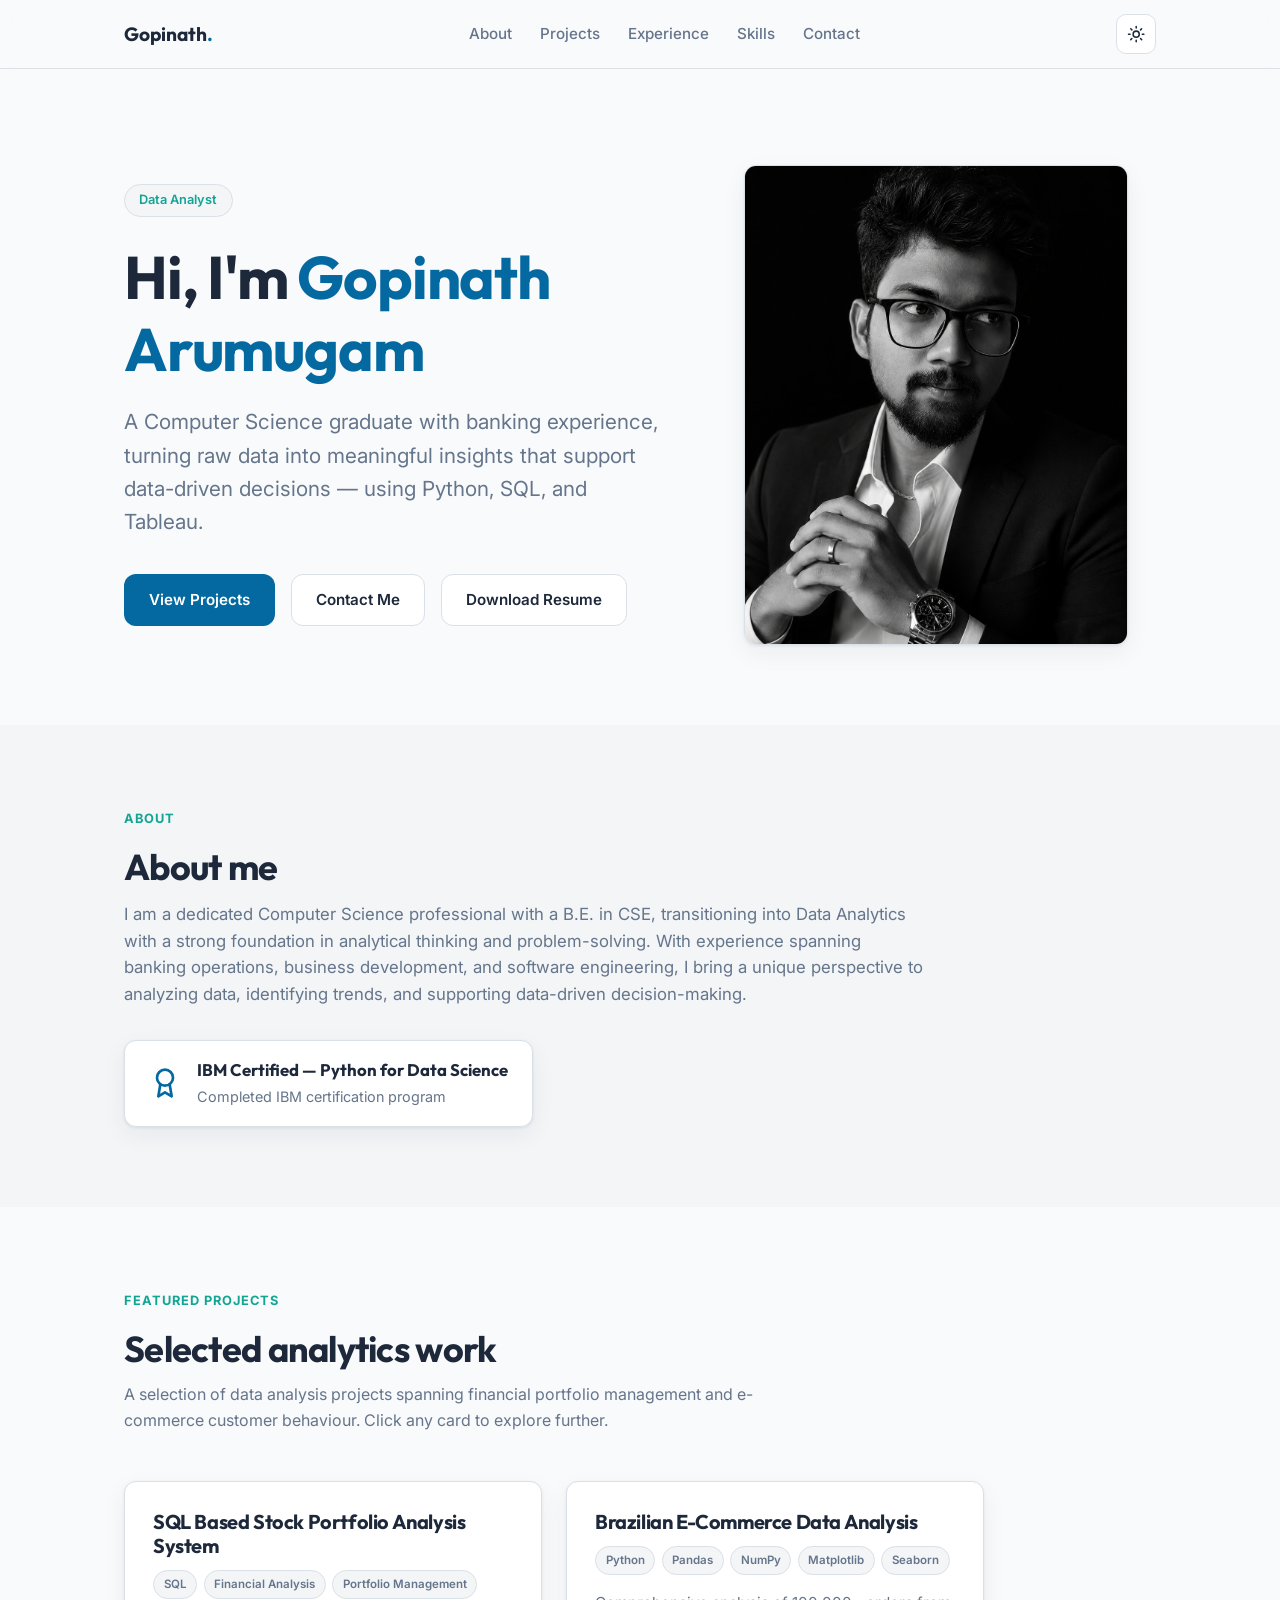
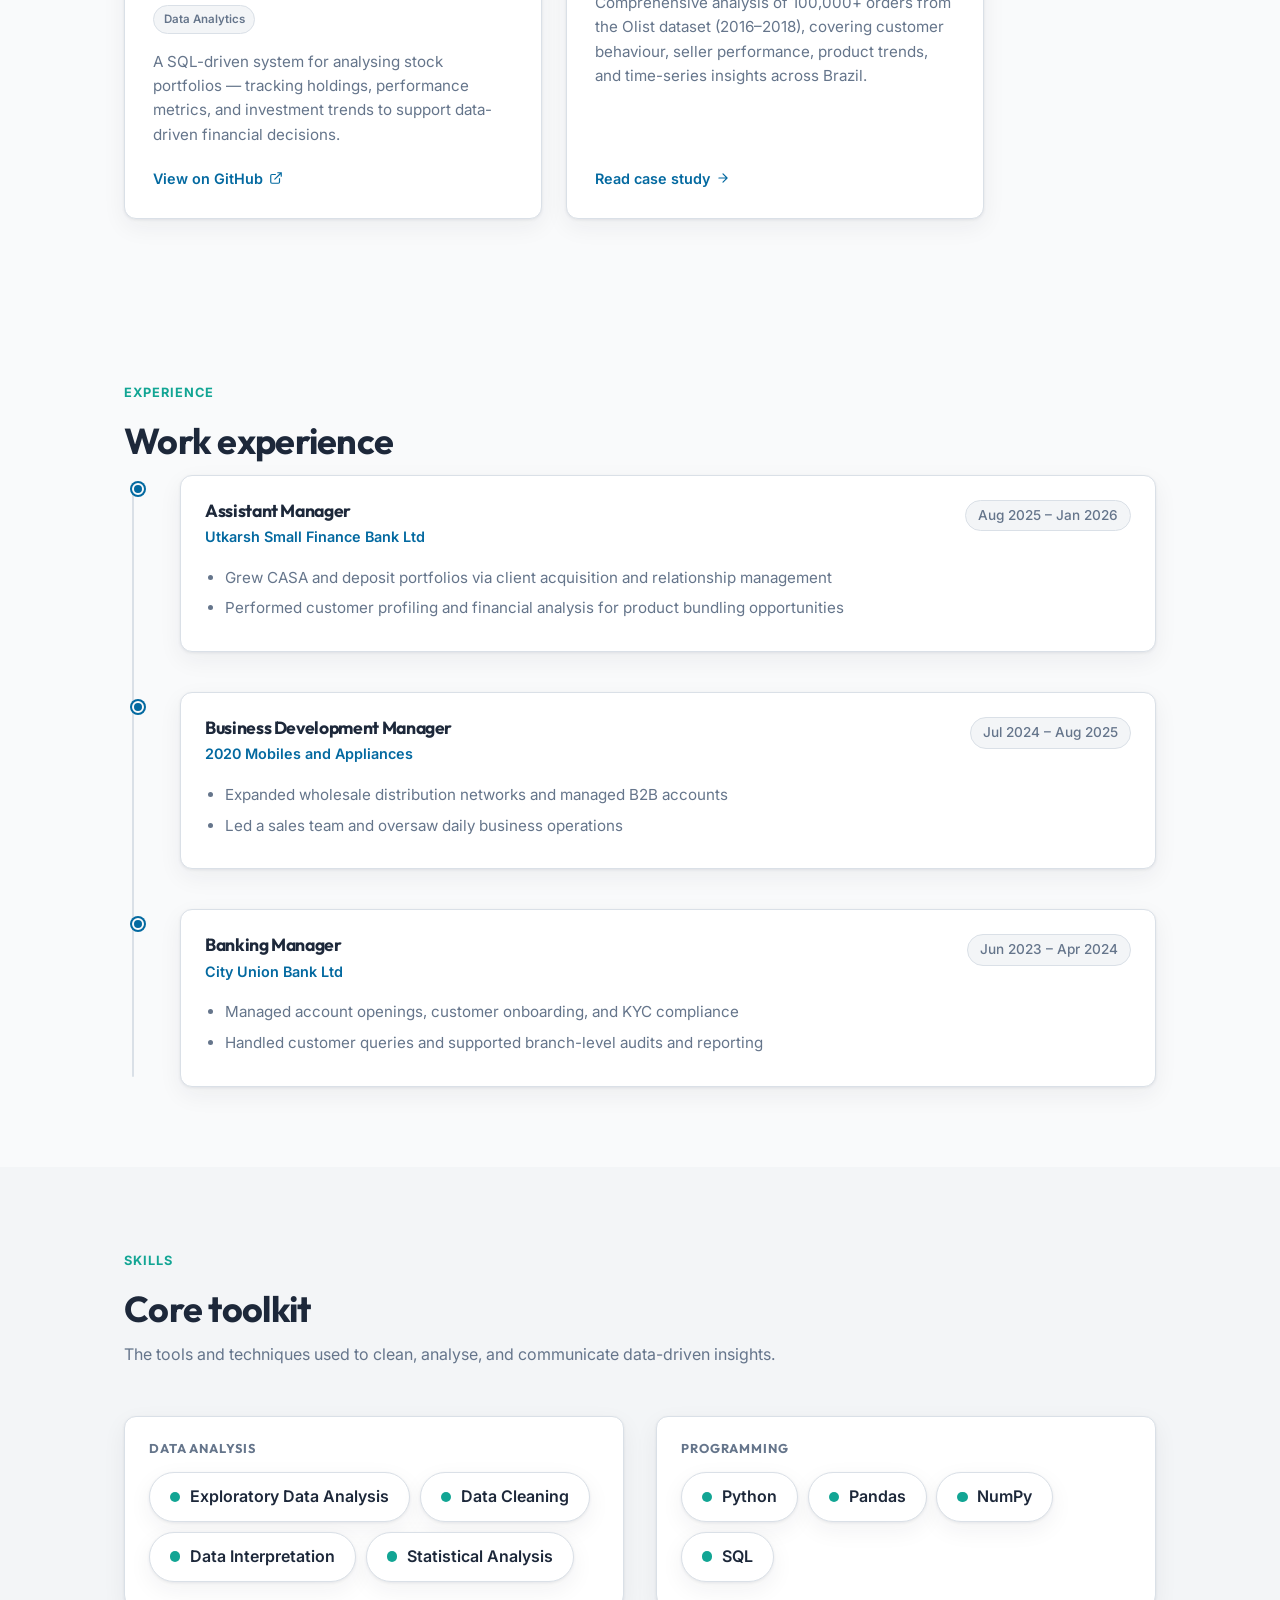
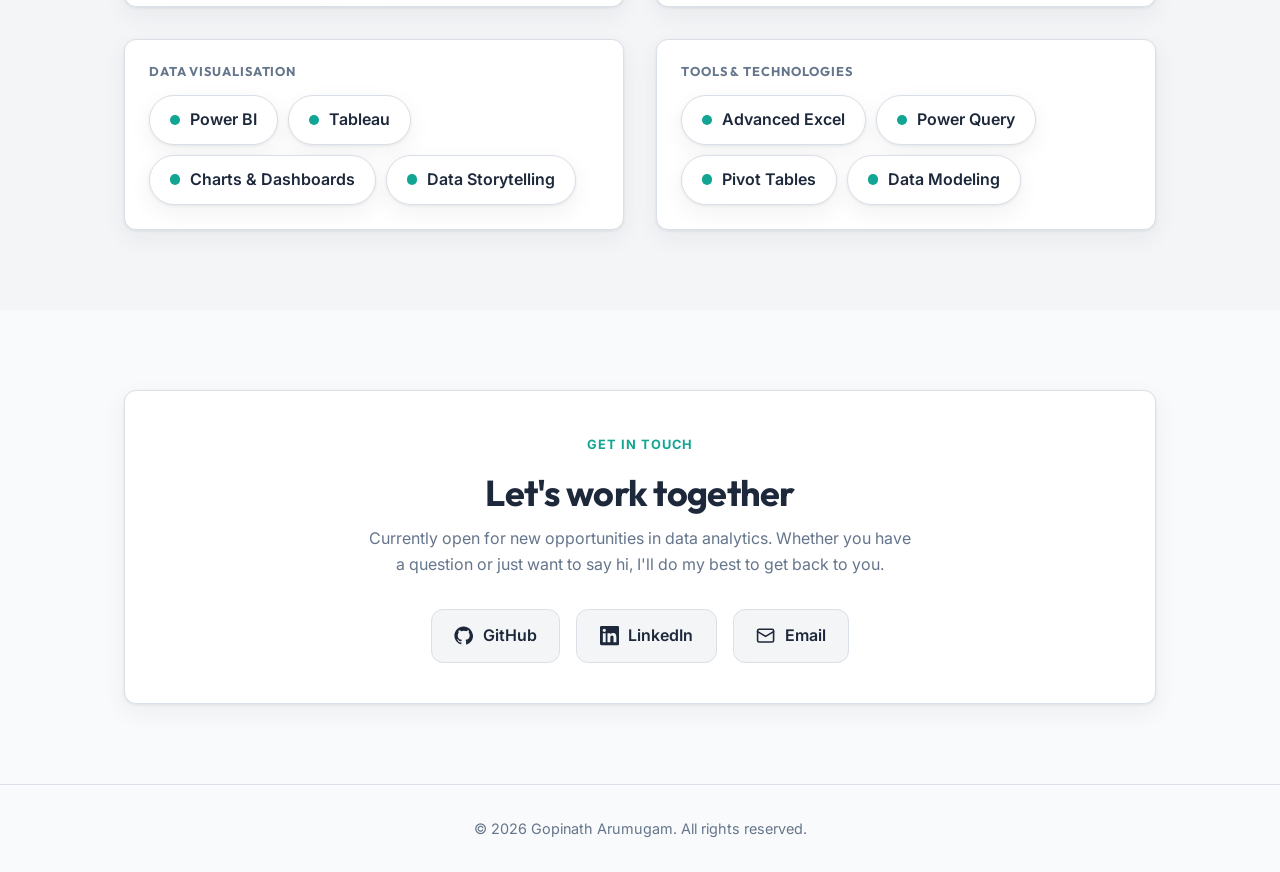
==== index.html @ a9697284 "Initial commit via Netlify [skip ci]" ====
<!DOCTYPE html>
<html lang="en" data-theme="light">
  <head>
    <meta charset="UTF-8" />
    <meta name="viewport" content="width=device-width, initial-scale=1.0" />
    <title>Gopinath Arumugam — Data Analyst Portfolio</title>
    <meta
      name="description"
      content="Portfolio of Gopinath Arumugam, a Data Analyst turning data into meaningful insights with Python, SQL, and Tableau."
    />
    <meta name="theme-color" content="#0a66c2" />

    <!-- Prevent theme flash before CSS/JS load -->
    <script>
      (function () {
        try {
          var stored = localStorage.getItem("theme")
          var prefersDark = window.matchMedia("(prefers-color-scheme: dark)").matches
          document.documentElement.setAttribute("data-theme", stored || (prefersDark ? "dark" : "light"))
        } catch (e) {}
      })()
    </script>

    <link rel="preconnect" href="https://fonts.googleapis.com" />
    <link rel="preconnect" href="https://fonts.gstatic.com" crossorigin />
    <link
      href="https://fonts.googleapis.com/css2?family=Inter:wght@400;500;600;700&family=Outfit:wght@500;600;700&display=swap"
      rel="stylesheet"
    />
    <link rel="stylesheet" href="/styles/main.css" />
  </head>
  <body>
    <!-- ── Header ── -->
    <header class="site-header">
      <div class="container nav">
        <a href="/" class="brand">Gopinath<span>.</span></a>
        <nav aria-label="Primary">
          <ul class="nav-links">
            <li><a href="#about">About</a></li>
            <li><a href="#projects">Projects</a></li>
            <li><a href="#experience">Experience</a></li>
            <li><a href="#skills">Skills</a></li>
            <li><a href="#contact">Contact</a></li>
          </ul>
        </nav>
        <div class="nav-right">
          <button
            id="theme-toggle"
            class="theme-toggle"
            type="button"
            aria-label="Toggle dark and light mode"
            aria-pressed="false"
          >
            <svg class="icon-sun" viewBox="0 0 24 24" fill="none" stroke="currentColor" stroke-width="2" stroke-linecap="round" stroke-linejoin="round" aria-hidden="true">
              <circle cx="12" cy="12" r="4"></circle>
              <path d="M12 2v2M12 20v2M4.93 4.93l1.41 1.41M17.66 17.66l1.41 1.41M2 12h2M20 12h2M6.34 17.66l-1.41 1.41M19.07 4.93l-1.41 1.41"></path>
            </svg>
            <svg class="icon-moon" viewBox="0 0 24 24" fill="none" stroke="currentColor" stroke-width="2" stroke-linecap="round" stroke-linejoin="round" aria-hidden="true">
              <path d="M21 12.79A9 9 0 1 1 11.21 3 7 7 0 0 0 21 12.79z"></path>
            </svg>
          </button>
        </div>
      </div>
    </header>

    <main>
      <!-- ── Hero ── -->
      <section class="hero">
        <div class="container hero-grid">
          <div class="hero-content">
            <span class="hero-tag">Data Analyst</span>
            <h1>Hi, I'm <span class="accent">Gopinath Arumugam</span></h1>
            <p class="hero-tagline">
              A Computer Science graduate with banking experience, turning raw data into meaningful
              insights that support data-driven decisions — using Python, SQL, and Tableau.
            </p>
            <div class="hero-actions">
              <a href="#projects" class="btn btn-primary">View Projects</a>
              <a href="#contact" class="btn btn-secondary">Contact Me</a>
              <a href="/resume.html" download="Gopinath_Arumugam_Resume.html" class="btn btn-secondary">Download Resume</a>
            </div>
          </div>
          <div class="hero-media">
            <img
              src="/assets/portrait.png"
              alt="Portrait of Gopinath Arumugam"
              width="1024"
              height="1536"
            />
          </div>
        </div>
      </section>

      <!-- ── About ── -->
      <section id="about" style="background: var(--surface-2)">
        <div class="container">
          <span class="eyebrow">About</span>
          <h2 class="section-title">About me</h2>
          <p class="about-text">
            I am a dedicated Computer Science professional with a B.E. in CSE, transitioning into
            Data Analytics with a strong foundation in analytical thinking and problem-solving. With
            experience spanning banking operations, business development, and software engineering, I
            bring a unique perspective to analyzing data, identifying trends, and supporting
            data-driven decision-making.
          </p>
          <div class="about-cert">
            <svg viewBox="0 0 24 24" fill="none" stroke="currentColor" stroke-width="2" stroke-linecap="round" stroke-linejoin="round" aria-hidden="true">
              <circle cx="12" cy="8" r="6"></circle>
              <path d="M15.477 12.89 17 22l-5-3-5 3 1.523-9.11"></path>
            </svg>
            <div>
              <strong>IBM Certified — Python for Data Science</strong>
              <span>Completed IBM certification program</span>
            </div>
          </div>
        </div>
      </section>

      <!-- ── Featured Projects ── -->
      <section id="projects">
        <div class="container">
          <span class="eyebrow">Featured Projects</span>
          <h2 class="section-title">Selected analytics work</h2>
          <p class="section-intro">
            A selection of data analysis projects spanning financial portfolio management and
            e-commerce customer behaviour. Click any card to explore further.
          </p>

          <div class="projects-grid projects-grid--2col">
            <!-- Project 1 -->
            <a class="project-card" href="https://github.com/Gopinath23032001/Data_Analytics/blob/SQL-Financial-Portfolio-Analysis/README.md" target="_blank" rel="noopener noreferrer">
              <h3>SQL Based Stock Portfolio Analysis System</h3>
              <div class="project-tools">
                <span class="tool-chip">SQL</span>
                <span class="tool-chip">Financial Analysis</span>
                <span class="tool-chip">Portfolio Management</span>
                <span class="tool-chip">Data Analytics</span>
              </div>
              <p class="project-desc">
                A SQL-driven system for analysing stock portfolios — tracking holdings, performance
                metrics, and investment trends to support data-driven financial decisions.
              </p>
              <span class="project-link">
                View on GitHub
                <svg viewBox="0 0 24 24" width="14" height="14" fill="none" stroke="currentColor" stroke-width="2" stroke-linecap="round" stroke-linejoin="round" aria-hidden="true"><path d="M18 13v6a2 2 0 0 1-2 2H5a2 2 0 0 1-2-2V8a2 2 0 0 1 2-2h6M15 3h6v6M10 14 21 3"></path></svg>
              </span>
            </a>

            <!-- Project 2 -->
            <a class="project-card" href="/projects/brazilian-ecommerce">
              <h3>Brazilian E-Commerce Data Analysis</h3>
              <div class="project-tools">
                <span class="tool-chip">Python</span>
                <span class="tool-chip">Pandas</span>
                <span class="tool-chip">NumPy</span>
                <span class="tool-chip">Matplotlib</span>
                <span class="tool-chip">Seaborn</span>
              </div>
              <p class="project-desc">
                Comprehensive analysis of 100,000+ orders from the Olist dataset (2016–2018),
                covering customer behaviour, seller performance, product trends, and time-series
                insights across Brazil.
              </p>
              <span class="project-link">
                Read case study
                <svg viewBox="0 0 24 24" width="14" height="14" fill="none" stroke="currentColor" stroke-width="2" stroke-linecap="round" stroke-linejoin="round" aria-hidden="true"><path d="M5 12h14M12 5l7 7-7 7"></path></svg>
              </span>
            </a>
          </div>
        </div>
      </section>

      <!-- ── Work Experience ── -->
      <section id="experience">
        <div class="container">
          <span class="eyebrow">Experience</span>
          <h2 class="section-title">Work experience</h2>
          <div class="timeline">

            <div class="timeline-item">
              <div class="timeline-marker"></div>
              <div class="timeline-content">
                <div class="timeline-header">
                  <div>
                    <h3>Assistant Manager</h3>
                    <span class="timeline-company">Utkarsh Small Finance Bank Ltd</span>
                  </div>
                  <span class="timeline-period">Aug 2025 – Jan 2026</span>
                </div>
                <ul class="timeline-list">
                  <li>Grew CASA and deposit portfolios via client acquisition and relationship management</li>
                  <li>Performed customer profiling and financial analysis for product bundling opportunities</li>
                </ul>
              </div>
            </div>

            <div class="timeline-item">
              <div class="timeline-marker"></div>
              <div class="timeline-content">
                <div class="timeline-header">
                  <div>
                    <h3>Business Development Manager</h3>
                    <span class="timeline-company">2020 Mobiles and Appliances</span>
                  </div>
                  <span class="timeline-period">Jul 2024 – Aug 2025</span>
                </div>
                <ul class="timeline-list">
                  <li>Expanded wholesale distribution networks and managed B2B accounts</li>
                  <li>Led a sales team and oversaw daily business operations</li>
                </ul>
              </div>
            </div>

            <div class="timeline-item">
              <div class="timeline-marker"></div>
              <div class="timeline-content">
                <div class="timeline-header">
                  <div>
                    <h3>Banking Manager</h3>
                    <span class="timeline-company">City Union Bank Ltd</span>
                  </div>
                  <span class="timeline-period">Jun 2023 – Apr 2024</span>
                </div>
                <ul class="timeline-list">
                  <li>Managed account openings, customer onboarding, and KYC compliance</li>
                  <li>Handled customer queries and supported branch-level audits and reporting</li>
                </ul>
              </div>
            </div>

          </div>
        </div>
      </section>

      <!-- ── Skills ── -->
      <section id="skills" style="background: var(--surface-2)">
        <div class="container">
          <span class="eyebrow">Skills</span>
          <h2 class="section-title">Core toolkit</h2>
          <p class="section-intro">
            The tools and techniques used to clean, analyse, and communicate data-driven insights.
          </p>
          <div class="skills-grid">
            <div class="skills-category">
              <h3 class="skills-category-title">Data Analysis</h3>
              <div class="skills-badges">
                <span class="skill-badge"><span class="dot"></span>Exploratory Data Analysis</span>
                <span class="skill-badge"><span class="dot"></span>Data Cleaning</span>
                <span class="skill-badge"><span class="dot"></span>Data Interpretation</span>
                <span class="skill-badge"><span class="dot"></span>Statistical Analysis</span>
              </div>
            </div>
            <div class="skills-category">
              <h3 class="skills-category-title">Programming</h3>
              <div class="skills-badges">
                <span class="skill-badge"><span class="dot"></span>Python</span>
                <span class="skill-badge"><span class="dot"></span>Pandas</span>
                <span class="skill-badge"><span class="dot"></span>NumPy</span>
                <span class="skill-badge"><span class="dot"></span>SQL</span>
              </div>
            </div>
            <div class="skills-category">
              <h3 class="skills-category-title">Data Visualisation</h3>
              <div class="skills-badges">
                <span class="skill-badge"><span class="dot"></span>Power BI</span>
                <span class="skill-badge"><span class="dot"></span>Tableau</span>
                <span class="skill-badge"><span class="dot"></span>Charts &amp; Dashboards</span>
                <span class="skill-badge"><span class="dot"></span>Data Storytelling</span>
              </div>
            </div>
            <div class="skills-category">
              <h3 class="skills-category-title">Tools &amp; Technologies</h3>
              <div class="skills-badges">
                <span class="skill-badge"><span class="dot"></span>Advanced Excel</span>
                <span class="skill-badge"><span class="dot"></span>Power Query</span>
                <span class="skill-badge"><span class="dot"></span>Pivot Tables</span>
                <span class="skill-badge"><span class="dot"></span>Data Modeling</span>
              </div>
            </div>
          </div>
        </div>
      </section>

      <!-- ── Contact / Socials ── -->
      <section id="contact">
        <div class="container">
          <div class="contact-card">
            <span class="eyebrow">Get in touch</span>
            <h2 class="section-title">Let's work together</h2>
            <p>
              Currently open for new opportunities in data analytics. Whether you have a question
              or just want to say hi, I'll do my best to get back to you.
            </p>
            <div class="socials">
              <a class="social-link" href="https://github.com/gopinatharumugam" target="_blank" rel="noopener noreferrer">
                <svg viewBox="0 0 24 24" fill="currentColor" aria-hidden="true"><path d="M12 .5C5.7.5.5 5.7.5 12c0 5.1 3.3 9.4 7.9 10.9.6.1.8-.2.8-.5v-2c-3.2.7-3.9-1.4-3.9-1.4-.5-1.3-1.3-1.7-1.3-1.7-1-.7.1-.7.1-.7 1.2.1 1.8 1.2 1.8 1.2 1 1.8 2.7 1.3 3.4 1 .1-.8.4-1.3.7-1.6-2.6-.3-5.3-1.3-5.3-5.7 0-1.3.5-2.3 1.2-3.1-.1-.3-.5-1.5.1-3.1 0 0 1-.3 3.3 1.2a11.5 11.5 0 0 1 6 0C17.3 5 18.3 5.3 18.3 5.3c.6 1.6.2 2.8.1 3.1.8.8 1.2 1.8 1.2 3.1 0 4.4-2.7 5.4-5.3 5.7.4.4.8 1.1.8 2.2v3.3c0 .3.2.6.8.5 4.6-1.5 7.9-5.8 7.9-10.9C23.5 5.7 18.3.5 12 .5z"></path></svg>
                GitHub
              </a>
              <a class="social-link" href="https://www.linkedin.com/in/gopinath-mdu/" target="_blank" rel="noopener noreferrer">
                <svg viewBox="0 0 24 24" fill="currentColor" aria-hidden="true"><path d="M20.45 20.45h-3.56v-5.57c0-1.33-.02-3.04-1.85-3.04-1.85 0-2.14 1.45-2.14 2.94v5.67H9.34V9h3.42v1.56h.05c.48-.9 1.64-1.85 3.37-1.85 3.6 0 4.27 2.37 4.27 5.46v6.28zM5.34 7.43a2.07 2.07 0 1 1 0-4.14 2.07 2.07 0 0 1 0 4.14zM7.12 20.45H3.56V9h3.56v11.45zM22.22 0H1.77C.79 0 0 .77 0 1.73v20.54C0 23.23.79 24 1.77 24h20.45c.98 0 1.78-.77 1.78-1.73V1.73C24 .77 23.2 0 22.22 0z"></path></svg>
                LinkedIn
              </a>
              <a class="social-link" href="mailto:vishwagopi23@gmail.com">
                <svg viewBox="0 0 24 24" fill="none" stroke="currentColor" stroke-width="2" stroke-linecap="round" stroke-linejoin="round" aria-hidden="true"><rect x="2" y="4" width="20" height="16" rx="2"></rect><path d="m22 7-10 6L2 7"></path></svg>
                Email
              </a>
            </div>
          </div>
        </div>
      </section>
    </main>

    <footer class="site-footer">
      <div class="container">
        &copy; <span id="year"></span> Gopinath Arumugam. All rights reserved.
      </div>
    </footer>

    <script>
      document.getElementById("year").textContent = new Date().getFullYear()
    </script>
    <script src="/styles/theme.js"></script>
  </body>
</html>
---- styles/main.css ----
/* ============================================================
   Data Analyst Portfolio — shared styles
   Clean, professional layout with light/dark theming.
   ============================================================ */

*,
*::before,
*::after {
  box-sizing: border-box;
  margin: 0;
  padding: 0;
}

:root {
  /* Light theme (default) */
  --bg: hsl(210, 20%, 98%);
  --surface: hsl(0, 0%, 100%);
  --surface-2: hsl(210, 20%, 96%);
  --border: hsl(214, 20%, 88%);
  --fg: hsl(217, 33%, 17%);
  --muted: hsl(215, 16%, 47%);
  --primary: hsl(201, 96%, 32%);
  --primary-fg: hsl(0, 0%, 100%);
  --accent: hsl(173, 80%, 36%);
  --shadow: 0 1px 3px hsl(217, 33%, 17%, 0.08), 0 8px 24px hsl(217, 33%, 17%, 0.06);
  --radius: 0.75rem;
}

html[data-theme="dark"] {
  --bg: hsl(222, 28%, 8%);
  --surface: hsl(222, 24%, 12%);
  --surface-2: hsl(222, 22%, 16%);
  --border: hsl(222, 18%, 22%);
  --fg: hsl(210, 30%, 96%);
  --muted: hsl(215, 16%, 65%);
  --primary: hsl(201, 90%, 58%);
  --primary-fg: hsl(222, 28%, 8%);
  --accent: hsl(173, 70%, 50%);
  --shadow: 0 1px 3px hsl(0, 0%, 0%, 0.4), 0 8px 24px hsl(0, 0%, 0%, 0.35);
}

html {
  scroll-behavior: smooth;
}

body {
  background: var(--bg);
  color: var(--fg);
  font-family: "Inter", system-ui, -apple-system, "Segoe UI", sans-serif;
  line-height: 1.6;
  -webkit-font-smoothing: antialiased;
  transition: background 0.3s ease, color 0.3s ease;
}

h1,
h2,
h3,
h4 {
  font-family: "Outfit", "Inter", sans-serif;
  letter-spacing: -0.02em;
  line-height: 1.2;
  color: var(--fg);
}

a {
  color: var(--primary);
  text-decoration: none;
}

a:hover {
  text-decoration: underline;
}

img {
  display: block;
  max-width: 100%;
}

/* ── Layout helpers ── */
.container {
  width: 100%;
  max-width: 1080px;
  margin: 0 auto;
  padding: 0 1.5rem;
}

section {
  padding: 5rem 0;
}

.section-title {
  font-size: clamp(1.6rem, 4vw, 2.25rem);
  margin-bottom: 0.75rem;
}

.section-intro {
  color: var(--muted);
  max-width: 42rem;
  margin-bottom: 3rem;
}

.eyebrow {
  display: inline-block;
  font-size: 0.8rem;
  font-weight: 700;
  letter-spacing: 0.08em;
  text-transform: uppercase;
  color: var(--accent);
  margin-bottom: 1rem;
}

/* ── Header / Nav ── */
.site-header {
  position: sticky;
  top: 0;
  z-index: 50;
  background: color-mix(in srgb, var(--bg) 85%, transparent);
  backdrop-filter: blur(12px);
  -webkit-backdrop-filter: blur(12px);
  border-bottom: 1px solid var(--border);
}

.nav {
  display: flex;
  align-items: center;
  justify-content: space-between;
  height: 4.25rem;
}

.brand {
  font-family: "Outfit", sans-serif;
  font-weight: 700;
  font-size: 1.2rem;
  color: var(--fg);
}

.brand:hover {
  text-decoration: none;
}

.brand span {
  color: var(--primary);
}

.nav-links {
  display: flex;
  align-items: center;
  gap: 1.75rem;
  list-style: none;
}

.nav-links a {
  color: var(--muted);
  font-weight: 500;
  font-size: 0.95rem;
}

.nav-links a:hover {
  color: var(--fg);
  text-decoration: none;
}

.nav-right {
  display: flex;
  align-items: center;
  gap: 1rem;
}

/* ── Theme toggle ── */
.theme-toggle {
  display: inline-flex;
  align-items: center;
  justify-content: center;
  width: 2.5rem;
  height: 2.5rem;
  border: 1px solid var(--border);
  border-radius: 0.625rem;
  background: var(--surface);
  color: var(--fg);
  cursor: pointer;
  transition: background 0.2s ease, border-color 0.2s ease;
}

.theme-toggle:hover {
  background: var(--surface-2);
  border-color: var(--primary);
}

.theme-toggle svg {
  width: 1.15rem;
  height: 1.15rem;
}

/* Show/hide sun & moon depending on theme */
.theme-toggle .icon-moon {
  display: none;
}
html[data-theme="dark"] .theme-toggle .icon-sun {
  display: none;
}
html[data-theme="dark"] .theme-toggle .icon-moon {
  display: block;
}

/* ── Buttons ── */
.btn {
  display: inline-flex;
  align-items: center;
  gap: 0.5rem;
  padding: 0.8rem 1.5rem;
  border-radius: var(--radius);
  font-weight: 600;
  font-size: 0.95rem;
  cursor: pointer;
  border: 1px solid transparent;
  transition: transform 0.15s ease, background 0.2s ease, border-color 0.2s ease;
}

.btn:hover {
  text-decoration: none;
  transform: translateY(-2px);
}

.btn-primary {
  background: var(--primary);
  color: var(--primary-fg);
}

.btn-secondary {
  background: var(--surface);
  color: var(--fg);
  border-color: var(--border);
}

.btn-secondary:hover {
  background: var(--surface-2);
}

/* ── Hero ── */
.hero {
  padding: 6rem 0 5rem;
}

.hero-grid {
  display: grid;
  grid-template-columns: 1fr;
  gap: 3rem;
  align-items: center;
}

@media (min-width: 820px) {
  .hero-grid {
    grid-template-columns: 1.1fr 0.9fr;
    gap: 3.5rem;
  }
}

.hero-media {
  position: relative;
  justify-self: center;
  max-width: 24rem;
  width: 100%;
}

.hero-media img {
  width: 100%;
  height: auto;
  border-radius: var(--radius);
  border: 1px solid var(--border);
  box-shadow: var(--shadow);
  object-fit: cover;
  aspect-ratio: 4 / 5;
}

/* ── About ── */
.about-text {
  color: var(--muted);
  max-width: 50rem;
  font-size: 1.05rem;
  margin-bottom: 2rem;
}

.about-cert {
  display: inline-flex;
  align-items: center;
  gap: 1rem;
  padding: 1rem 1.5rem;
  background: var(--surface);
  border: 1px solid var(--border);
  border-radius: var(--radius);
  box-shadow: var(--shadow);
}

.about-cert svg {
  width: 2rem;
  height: 2rem;
  color: var(--primary);
  flex-shrink: 0;
}

.about-cert strong {
  display: block;
  color: var(--fg);
  font-family: "Outfit", sans-serif;
  font-size: 1.05rem;
}

.about-cert span {
  color: var(--muted);
  font-size: 0.9rem;
}

.hero-tag {
  display: inline-block;
  padding: 0.35rem 0.9rem;
  border-radius: 9999px;
  background: var(--surface-2);
  border: 1px solid var(--border);
  color: var(--accent);
  font-size: 0.8rem;
  font-weight: 600;
  margin-bottom: 1.5rem;
}

.hero h1 {
  font-size: clamp(2.25rem, 6vw, 3.75rem);
  margin-bottom: 1.25rem;
}

.hero h1 .accent {
  color: var(--primary);
}

.hero-tagline {
  font-size: clamp(1.05rem, 2.5vw, 1.3rem);
  color: var(--muted);
  max-width: 40rem;
  margin-bottom: 2.25rem;
}

.hero-actions {
  display: flex;
  flex-wrap: wrap;
  gap: 1rem;
}

/* ── Projects grid ── */
.projects-grid {
  display: grid;
  grid-template-columns: 1fr;
  gap: 1.5rem;
}

@media (min-width: 700px) {
  .projects-grid {
    grid-template-columns: repeat(2, 1fr);
  }
}

@media (min-width: 980px) {
  .projects-grid {
    grid-template-columns: repeat(3, 1fr);
  }
}

.project-card {
  display: flex;
  flex-direction: column;
  background: var(--surface);
  border: 1px solid var(--border);
  border-radius: var(--radius);
  padding: 1.75rem;
  box-shadow: var(--shadow);
  color: inherit;
  transition: transform 0.2s ease, border-color 0.2s ease, box-shadow 0.2s ease;
}

.project-card:hover {
  text-decoration: none;
  transform: translateY(-4px);
  border-color: var(--primary);
  box-shadow: 0 12px 32px hsl(201, 96%, 32%, 0.15);
}

.project-card h3 {
  font-size: 1.25rem;
  margin-bottom: 0.75rem;
}

.project-tools {
  display: flex;
  flex-wrap: wrap;
  gap: 0.4rem;
  margin-bottom: 1rem;
}

.tool-chip {
  font-size: 0.72rem;
  font-weight: 600;
  padding: 0.25rem 0.6rem;
  border-radius: 9999px;
  background: var(--surface-2);
  color: var(--muted);
  border: 1px solid var(--border);
}

.project-desc {
  color: var(--muted);
  font-size: 0.95rem;
  flex: 1;
}

.project-link {
  display: inline-flex;
  align-items: center;
  gap: 0.4rem;
  margin-top: 1.25rem;
  font-weight: 600;
  font-size: 0.9rem;
  color: var(--primary);
}

/* ── Skills badges ── */
.skills-badges {
  display: flex;
  flex-wrap: wrap;
  gap: 1rem;
}

.skill-badge {
  display: inline-flex;
  align-items: center;
  gap: 0.6rem;
  padding: 0.7rem 1.25rem;
  background: var(--surface);
  border: 1px solid var(--border);
  border-radius: 9999px;
  font-weight: 600;
  box-shadow: var(--shadow);
}

.skill-badge .dot {
  width: 0.65rem;
  height: 0.65rem;
  border-radius: 50%;
  background: var(--accent);
}

/* ── Contact / socials ── */
.contact-card {
  background: var(--surface);
  border: 1px solid var(--border);
  border-radius: var(--radius);
  padding: 2.5rem;
  box-shadow: var(--shadow);
  text-align: center;
}

.contact-card p {
  color: var(--muted);
  max-width: 34rem;
  margin: 0 auto 2rem;
}

.socials {
  display: flex;
  flex-wrap: wrap;
  justify-content: center;
  gap: 1rem;
}

.social-link {
  display: inline-flex;
  align-items: center;
  gap: 0.6rem;
  padding: 0.8rem 1.4rem;
  border: 1px solid var(--border);
  border-radius: var(--radius);
  background: var(--surface-2);
  color: var(--fg);
  font-weight: 600;
  transition: border-color 0.2s ease, transform 0.15s ease;
}

.social-link:hover {
  text-decoration: none;
  border-color: var(--primary);
  transform: translateY(-2px);
}

.social-link svg {
  width: 1.2rem;
  height: 1.2rem;
}

/* ── Footer ── */
.site-footer {
  border-top: 1px solid var(--border);
  padding: 2rem 0;
  color: var(--muted);
  font-size: 0.9rem;
  text-align: center;
}

/* ── Project detail page ── */
.detail-hero {
  padding: 4rem 0 2rem;
}

.back-link {
  display: inline-flex;
  align-items: center;
  gap: 0.4rem;
  color: var(--muted);
  font-weight: 600;
  font-size: 0.9rem;
  margin-bottom: 2rem;
}

.back-link:hover {
  color: var(--fg);
  text-decoration: none;
}

.detail-hero h1 {
  font-size: clamp(2rem, 5vw, 3rem);
  margin-bottom: 1rem;
}

.detail-body {
  padding-top: 1rem;
  padding-bottom: 5rem;
}

.detail-grid {
  display: grid;
  grid-template-columns: 1fr;
  gap: 2.5rem;
}

@media (min-width: 860px) {
  .detail-grid {
    grid-template-columns: 2fr 1fr;
  }
}

.detail-main h2 {
  font-size: 1.4rem;
  margin: 2rem 0 0.75rem;
}

.detail-main h2:first-child {
  margin-top: 0;
}

.detail-main p {
  color: var(--muted);
  margin-bottom: 1rem;
}

.detail-main ul {
  color: var(--muted);
  padding-left: 1.25rem;
  margin-bottom: 1rem;
}

.detail-main li {
  margin-bottom: 0.5rem;
}

.detail-aside {
  align-self: start;
  background: var(--surface);
  border: 1px solid var(--border);
  border-radius: var(--radius);
  padding: 1.75rem;
  box-shadow: var(--shadow);
}

.detail-aside h3 {
  font-size: 0.8rem;
  text-transform: uppercase;
  letter-spacing: 0.08em;
  color: var(--muted);
  margin-bottom: 1rem;
}

.detail-aside h3:not(:first-child) {
  margin-top: 1.75rem;
}

.aside-tools {
  display: flex;
  flex-wrap: wrap;
  gap: 0.4rem;
}

/* ── Projects grid (2-col variant) ── */
.projects-grid--2col {
  max-width: 860px;
}

@media (min-width: 700px) {
  .projects-grid--2col {
    grid-template-columns: repeat(2, 1fr);
  }
}

@media (min-width: 980px) {
  .projects-grid--2col {
    grid-template-columns: repeat(2, 1fr);
  }
}

/* ── Work experience timeline ── */
.timeline {
  position: relative;
  display: flex;
  flex-direction: column;
  gap: 0;
  padding-left: 1.5rem;
}

.timeline::before {
  content: "";
  position: absolute;
  left: 0.5rem;
  top: 0.6rem;
  bottom: 0.6rem;
  width: 2px;
  background: var(--border);
  border-radius: 1px;
}

.timeline-item {
  position: relative;
  padding: 0 0 2.5rem 2rem;
}

.timeline-item:last-child {
  padding-bottom: 0;
}

.timeline-marker {
  position: absolute;
  left: -1rem;
  top: 0.55rem;
  width: 0.75rem;
  height: 0.75rem;
  border-radius: 50%;
  background: var(--primary);
  border: 2px solid var(--bg);
  box-shadow: 0 0 0 2px var(--primary);
}

.timeline-content {
  background: var(--surface);
  border: 1px solid var(--border);
  border-radius: var(--radius);
  padding: 1.5rem;
  box-shadow: var(--shadow);
}

.timeline-header {
  display: flex;
  flex-wrap: wrap;
  justify-content: space-between;
  align-items: flex-start;
  gap: 0.5rem 1rem;
  margin-bottom: 1rem;
}

.timeline-header h3 {
  font-size: 1.1rem;
  margin-bottom: 0.2rem;
}

.timeline-company {
  color: var(--primary);
  font-weight: 600;
  font-size: 0.9rem;
}

.timeline-period {
  color: var(--muted);
  font-size: 0.85rem;
  font-weight: 500;
  white-space: nowrap;
  background: var(--surface-2);
  border: 1px solid var(--border);
  border-radius: 9999px;
  padding: 0.25rem 0.75rem;
  flex-shrink: 0;
}

.timeline-list {
  color: var(--muted);
  padding-left: 1.25rem;
  font-size: 0.95rem;
}

.timeline-list li {
  margin-bottom: 0.4rem;
}

/* ── Skills grid with categories ── */
.skills-grid {
  display: grid;
  grid-template-columns: 1fr;
  gap: 2rem;
}

@media (min-width: 700px) {
  .skills-grid {
    grid-template-columns: repeat(2, 1fr);
  }
}

.skills-category {
  background: var(--surface);
  border: 1px solid var(--border);
  border-radius: var(--radius);
  padding: 1.5rem;
  box-shadow: var(--shadow);
}

.skills-category-title {
  font-size: 0.8rem;
  font-weight: 700;
  letter-spacing: 0.07em;
  text-transform: uppercase;
  color: var(--muted);
  margin-bottom: 1rem;
}

.skills-category .skills-badges {
  gap: 0.6rem;
}

/* ── Focus visibility for accessibility ── */
a:focus-visible,
button:focus-visible {
  outline: 2px solid var(--primary);
  outline-offset: 2px;
  border-radius: 0.25rem;
}

/* Hide nav links on small screens to keep header clean */
@media (max-width: 640px) {
  .nav-links {
    display: none;
  }
}
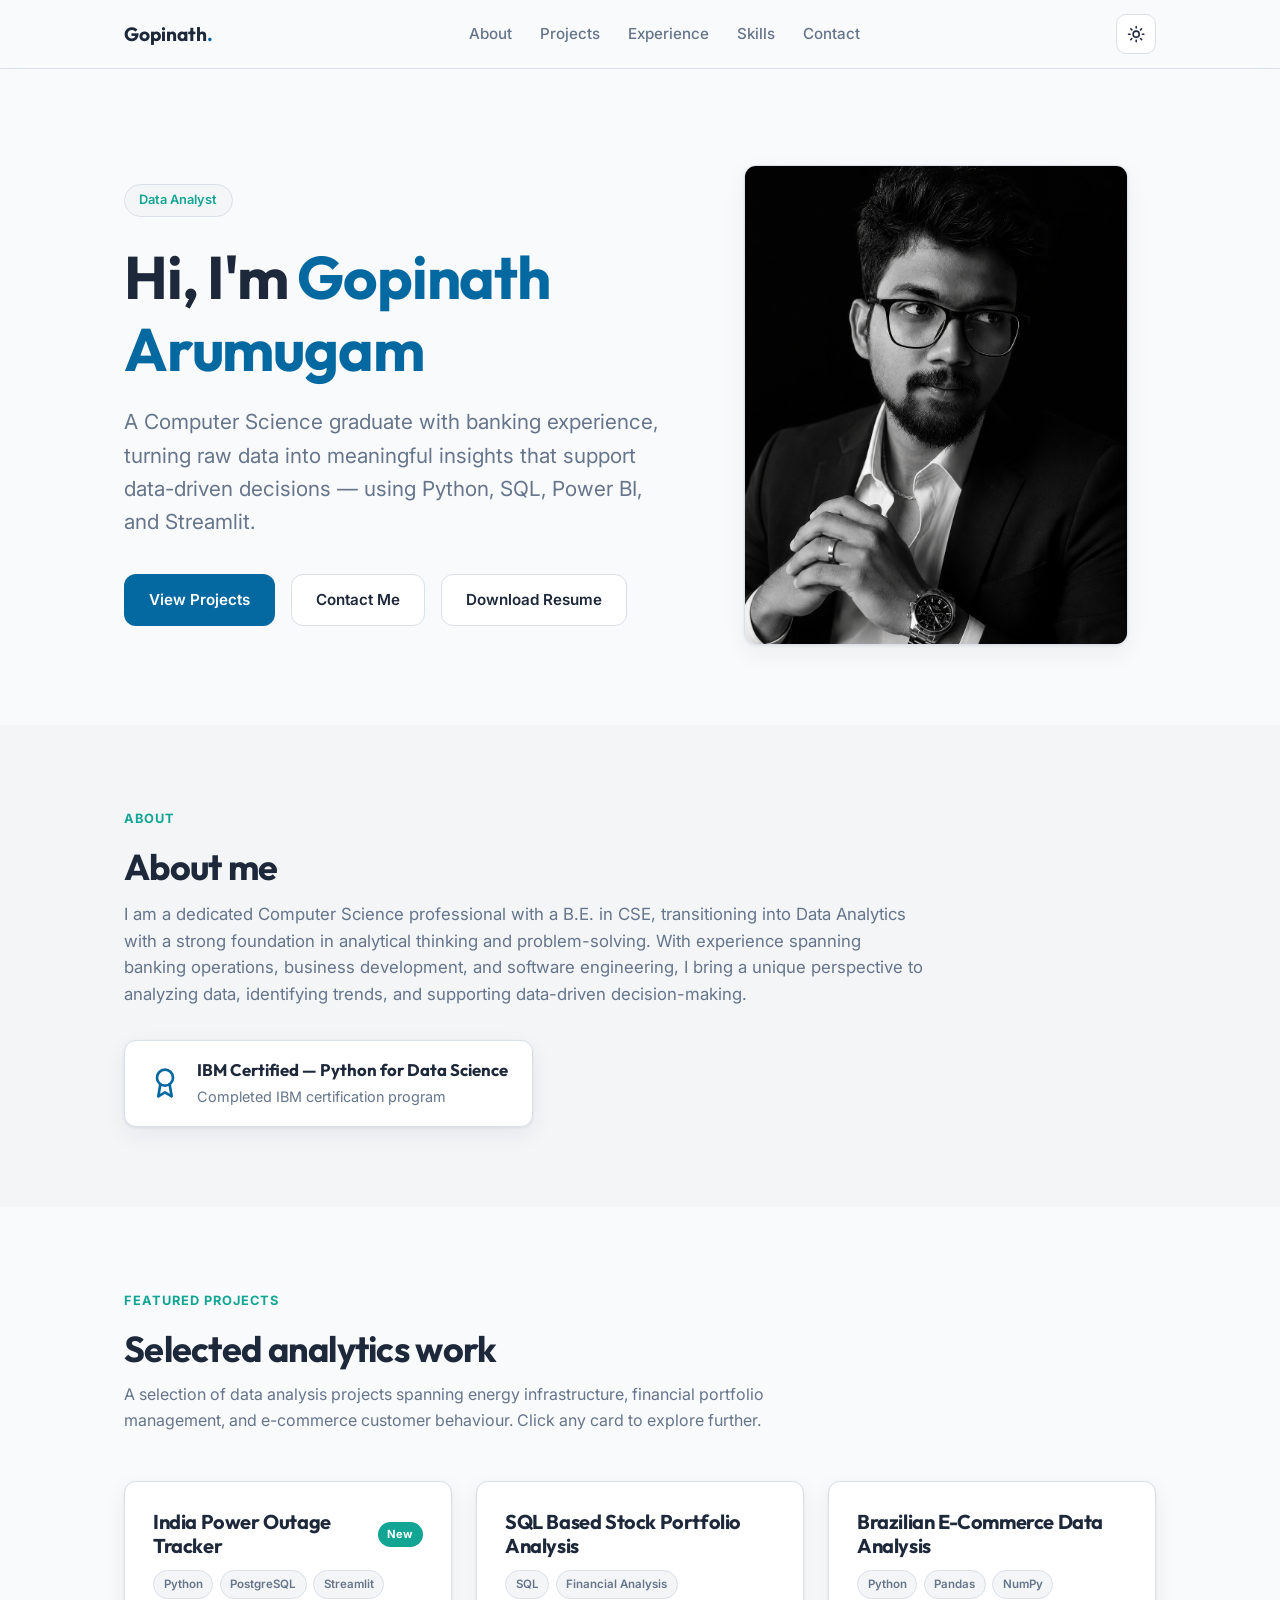
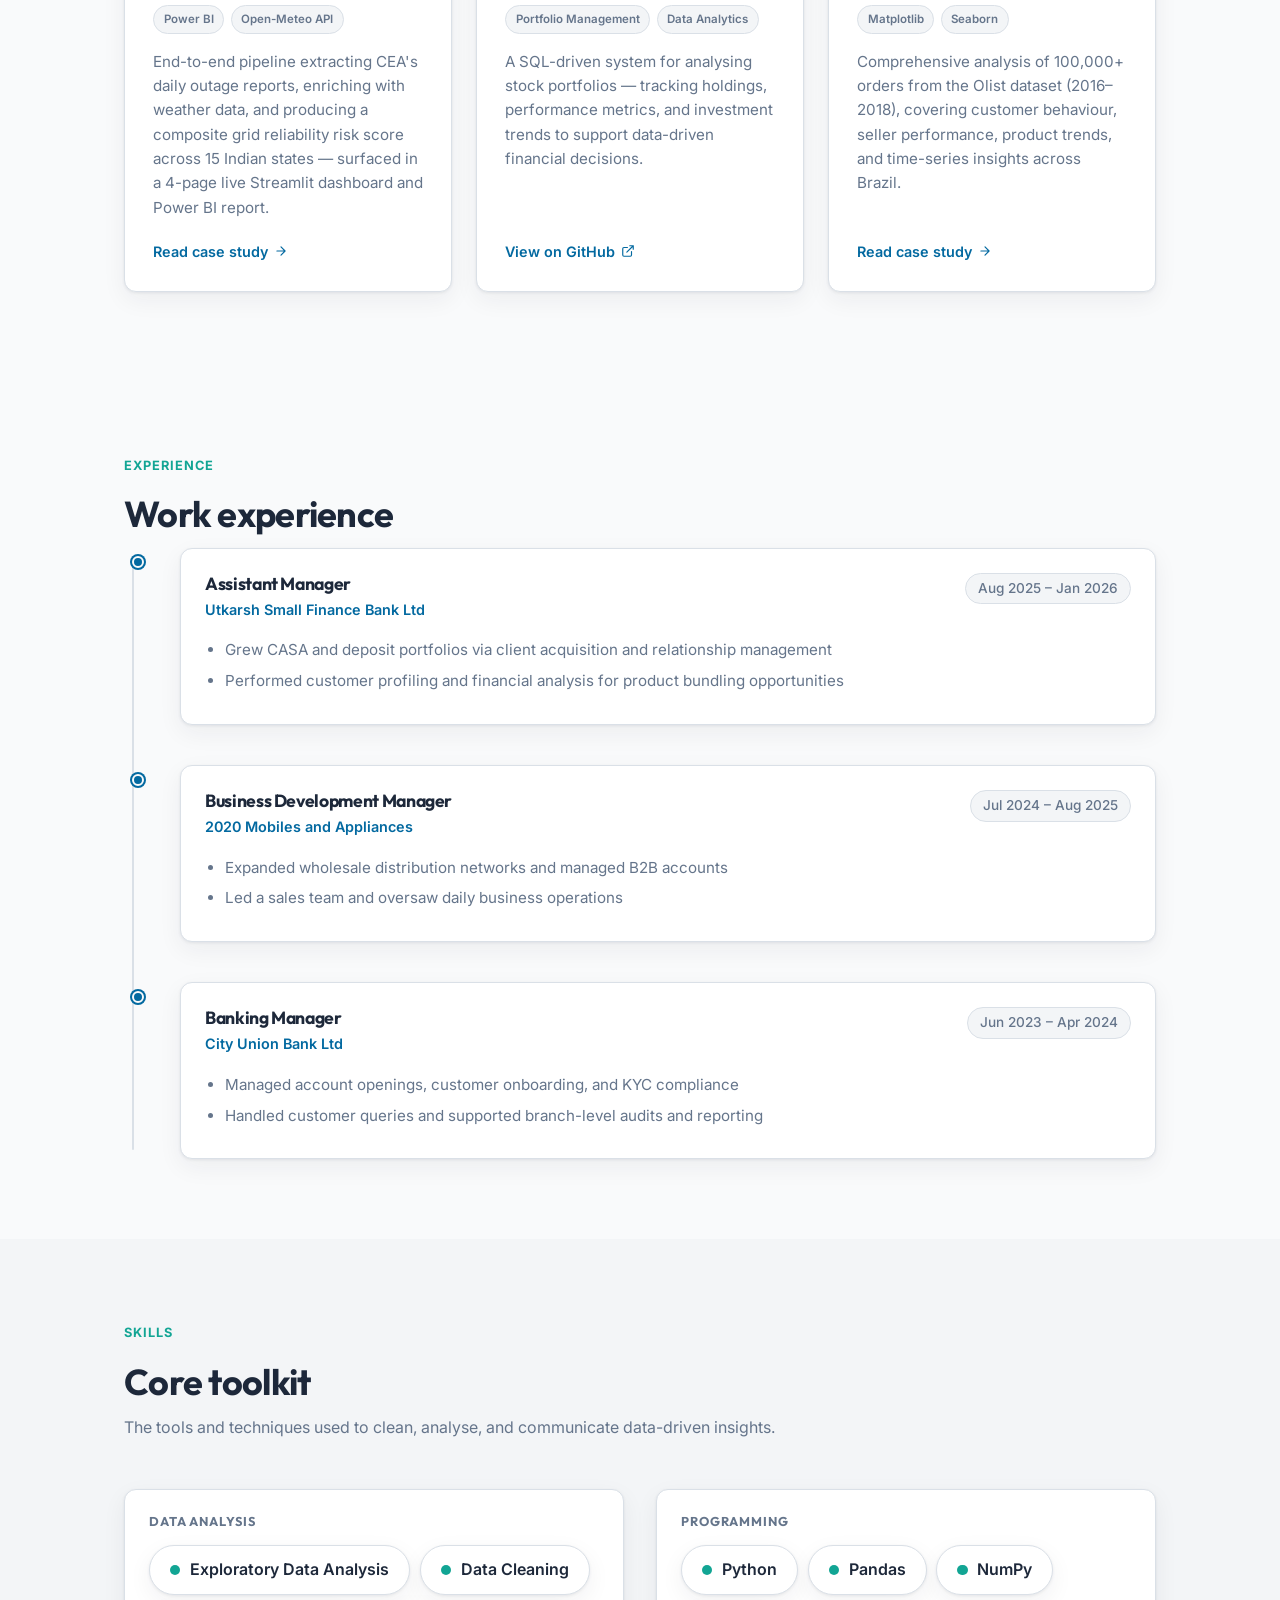
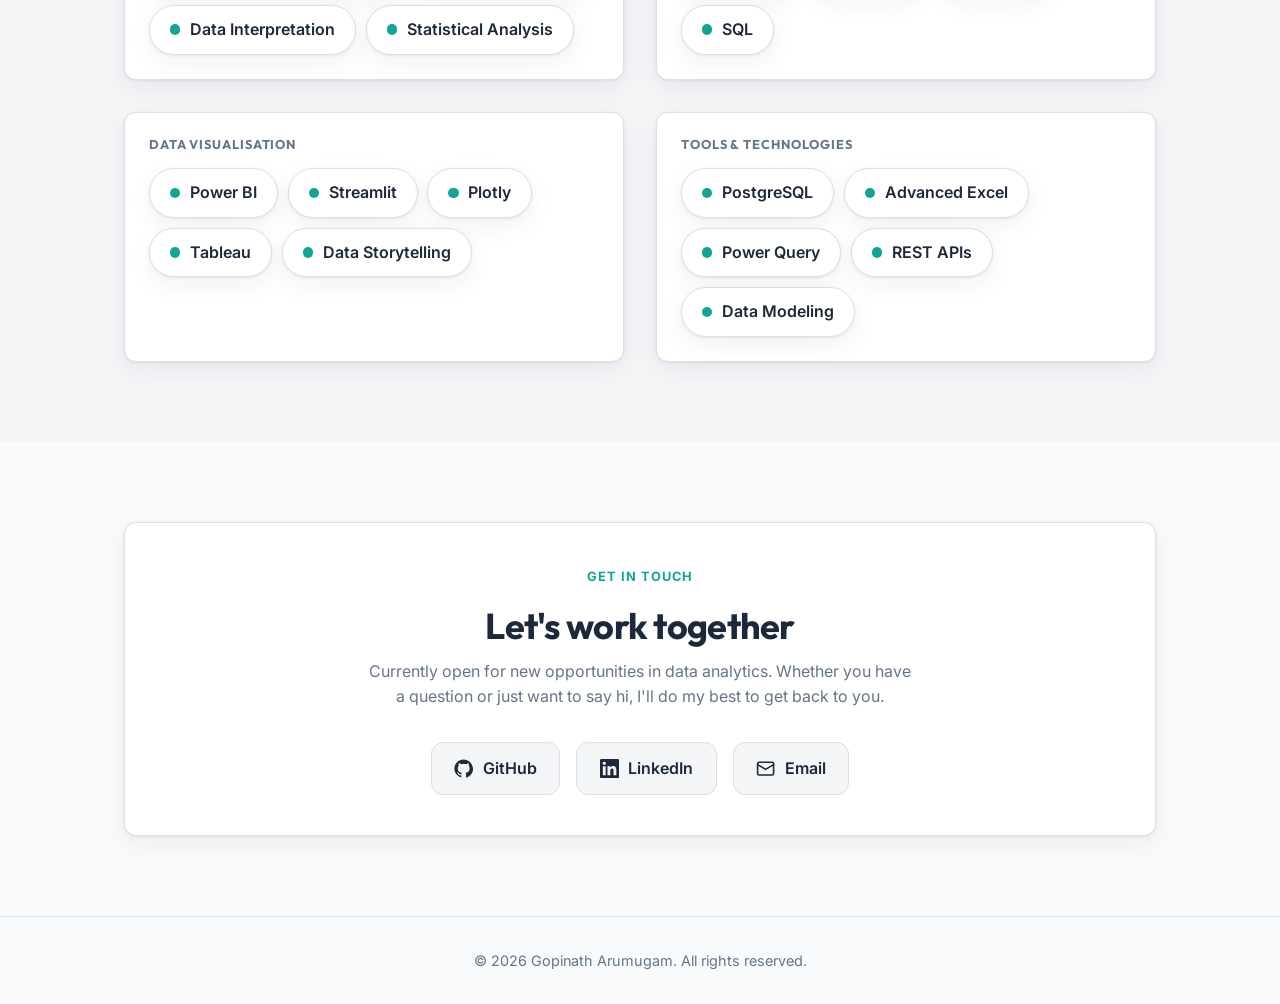
==== commit 87e9e9c7: "Add files via upload" ====
--- a/index.html
+++ b/index.html
@@ -6,11 +6,9 @@
     <title>Gopinath Arumugam — Data Analyst Portfolio</title>
     <meta
       name="description"
-      content="Portfolio of Gopinath Arumugam, a Data Analyst turning data into meaningful insights with Python, SQL, and Tableau."
+      content="Portfolio of Gopinath Arumugam, a Data Analyst turning data into meaningful insights with Python, SQL, Power BI, and Streamlit."
     />
     <meta name="theme-color" content="#0a66c2" />
-
-    <!-- Prevent theme flash before CSS/JS load -->
     <script>
       (function () {
         try {
@@ -20,7 +18,6 @@
         } catch (e) {}
       })()
     </script>
-
     <link rel="preconnect" href="https://fonts.googleapis.com" />
     <link rel="preconnect" href="https://fonts.gstatic.com" crossorigin />
     <link
@@ -72,7 +69,7 @@
             <h1>Hi, I'm <span class="accent">Gopinath Arumugam</span></h1>
             <p class="hero-tagline">
               A Computer Science graduate with banking experience, turning raw data into meaningful
-              insights that support data-driven decisions — using Python, SQL, and Tableau.
+              insights that support data-driven decisions — using Python, SQL, Power BI, and Streamlit.
             </p>
             <div class="hero-actions">
               <a href="#projects" class="btn btn-primary">View Projects</a>
@@ -122,14 +119,39 @@
           <span class="eyebrow">Featured Projects</span>
           <h2 class="section-title">Selected analytics work</h2>
           <p class="section-intro">
-            A selection of data analysis projects spanning financial portfolio management and
-            e-commerce customer behaviour. Click any card to explore further.
+            A selection of data analysis projects spanning energy infrastructure, financial portfolio
+            management, and e-commerce customer behaviour. Click any card to explore further.
           </p>
 
-          <div class="projects-grid projects-grid--2col">
-            <!-- Project 1 -->
+          <div class="projects-grid">
+
+            <!-- Project 1 — Power Outage Tracker (FEATURED, first position) -->
+            <a class="project-card" href="/projects/india-power-outage-tracker.html">
+              <div style="display:flex; align-items:center; justify-content:space-between; margin-bottom:0.75rem;">
+                <h3 style="margin-bottom:0;">India Power Outage Tracker</h3>
+                <span style="font-size:0.7rem;font-weight:700;padding:0.2rem 0.6rem;border-radius:9999px;background:var(--accent);color:#fff;white-space:nowrap;margin-left:0.75rem;">New</span>
+              </div>
+              <div class="project-tools">
+                <span class="tool-chip">Python</span>
+                <span class="tool-chip">PostgreSQL</span>
+                <span class="tool-chip">Streamlit</span>
+                <span class="tool-chip">Power BI</span>
+                <span class="tool-chip">Open-Meteo API</span>
+              </div>
+              <p class="project-desc">
+                End-to-end pipeline extracting CEA's daily outage reports, enriching with weather data,
+                and producing a composite grid reliability risk score across 15 Indian states —
+                surfaced in a 4-page live Streamlit dashboard and Power BI report.
+              </p>
+              <span class="project-link">
+                Read case study
+                <svg viewBox="0 0 24 24" width="14" height="14" fill="none" stroke="currentColor" stroke-width="2" stroke-linecap="round" stroke-linejoin="round" aria-hidden="true"><path d="M5 12h14M12 5l7 7-7 7"></path></svg>
+              </span>
+            </a>
+
+            <!-- Project 2 -->
             <a class="project-card" href="https://github.com/Gopinath23032001/Data_Analytics/blob/SQL-Financial-Portfolio-Analysis/README.md" target="_blank" rel="noopener noreferrer">
-              <h3>SQL Based Stock Portfolio Analysis System</h3>
+              <h3>SQL Based Stock Portfolio Analysis</h3>
               <div class="project-tools">
                 <span class="tool-chip">SQL</span>
                 <span class="tool-chip">Financial Analysis</span>
@@ -146,8 +168,8 @@
               </span>
             </a>
 
-            <!-- Project 2 -->
-            <a class="project-card" href="/projects/brazilian-ecommerce">
+            <!-- Project 3 -->
+            <a class="project-card" href="/projects/brazilian-ecommerce.html">
               <h3>Brazilian E-Commerce Data Analysis</h3>
               <div class="project-tools">
                 <span class="tool-chip">Python</span>
@@ -166,6 +188,7 @@
                 <svg viewBox="0 0 24 24" width="14" height="14" fill="none" stroke="currentColor" stroke-width="2" stroke-linecap="round" stroke-linejoin="round" aria-hidden="true"><path d="M5 12h14M12 5l7 7-7 7"></path></svg>
               </span>
             </a>
+
           </div>
         </div>
       </section>
@@ -263,17 +286,19 @@
               <h3 class="skills-category-title">Data Visualisation</h3>
               <div class="skills-badges">
                 <span class="skill-badge"><span class="dot"></span>Power BI</span>
+                <span class="skill-badge"><span class="dot"></span>Streamlit</span>
+                <span class="skill-badge"><span class="dot"></span>Plotly</span>
                 <span class="skill-badge"><span class="dot"></span>Tableau</span>
-                <span class="skill-badge"><span class="dot"></span>Charts &amp; Dashboards</span>
                 <span class="skill-badge"><span class="dot"></span>Data Storytelling</span>
               </div>
             </div>
             <div class="skills-category">
               <h3 class="skills-category-title">Tools &amp; Technologies</h3>
               <div class="skills-badges">
+                <span class="skill-badge"><span class="dot"></span>PostgreSQL</span>
                 <span class="skill-badge"><span class="dot"></span>Advanced Excel</span>
                 <span class="skill-badge"><span class="dot"></span>Power Query</span>
-                <span class="skill-badge"><span class="dot"></span>Pivot Tables</span>
+                <span class="skill-badge"><span class="dot"></span>REST APIs</span>
                 <span class="skill-badge"><span class="dot"></span>Data Modeling</span>
               </div>
             </div>
